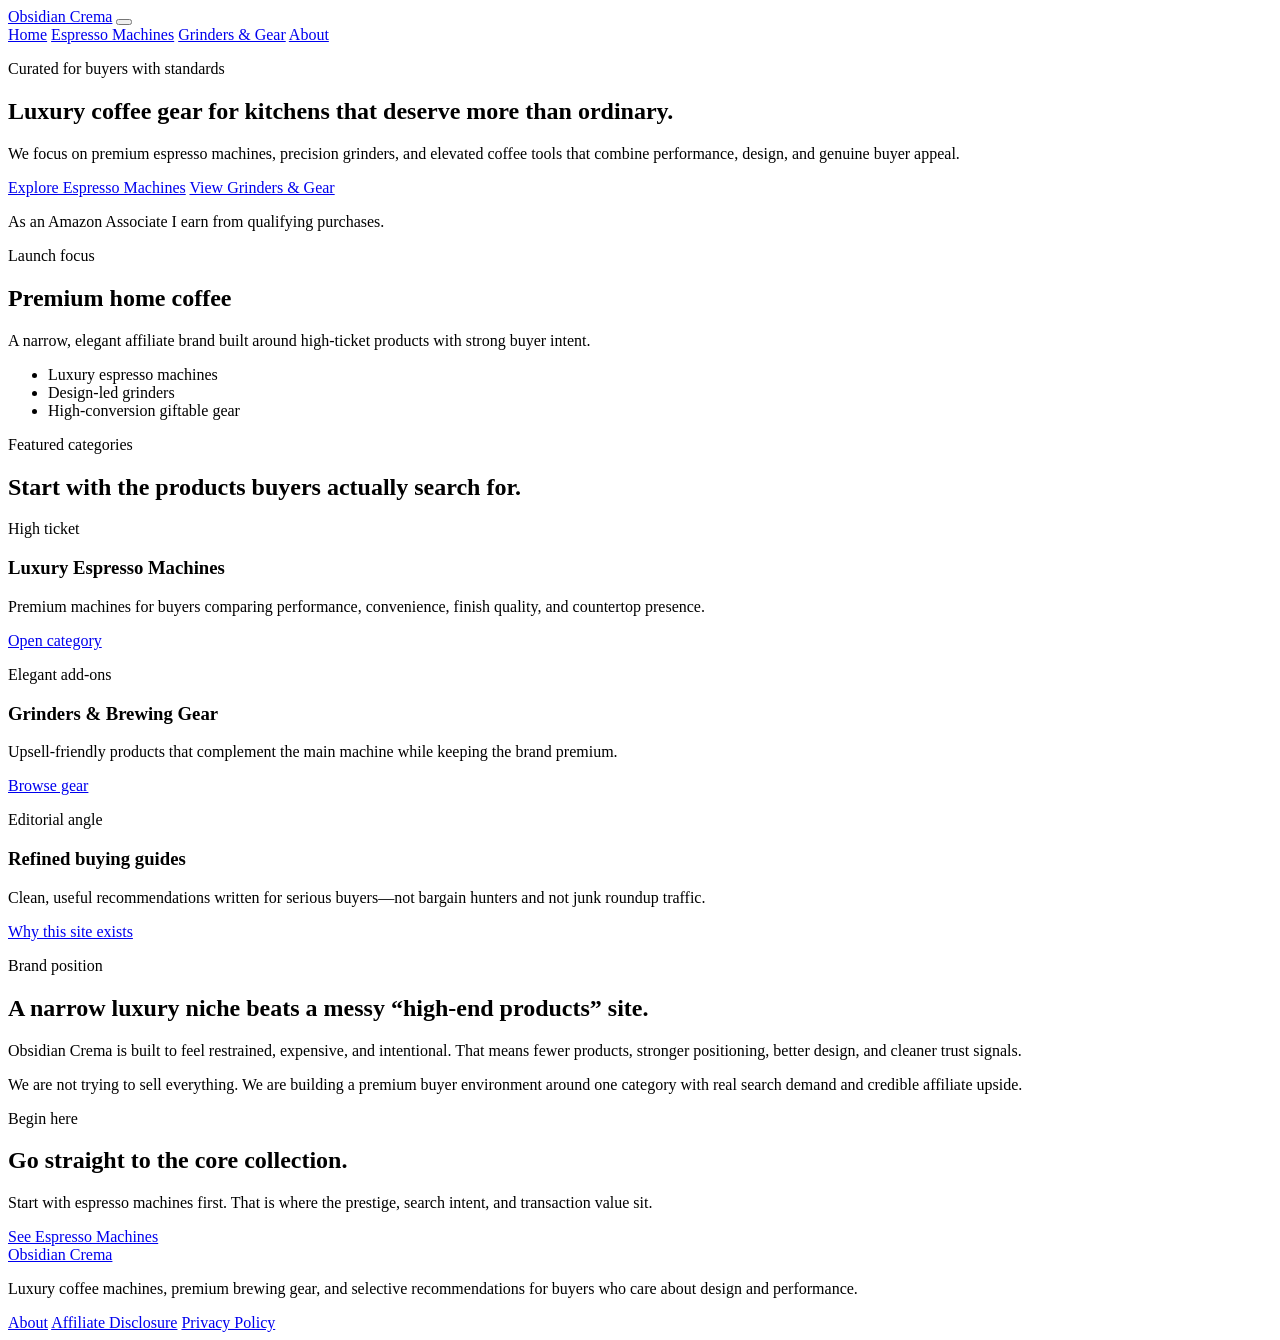
==== index.html @ c4e8d294 "Create index.html" ====
<!DOCTYPE html>
<html lang="en">
<head>
  <meta charset="UTF-8" />
  <meta name="viewport" content="width=device-width, initial-scale=1.0" />
  <title>Obsidian Crema | Luxury Coffee Machines & Premium Brewing Guides</title>
  <meta
    name="description"
    content="Obsidian Crema curates luxury espresso machines, premium coffee grinders, and elevated brewing gear for buyers who want exceptional performance and refined design."
  />
  <meta name="theme-color" content="#0b0b0b" />

  <meta property="og:title" content="Obsidian Crema" />
  <meta
    property="og:description"
    content="Luxury coffee machines, premium grinders, and refined brewing recommendations."
  />
  <meta property="og:type" content="website" />
  <meta property="og:url" content="https://YOURDOMAIN.com/" />

  <link rel="canonical" href="https://YOURDOMAIN.com/" />
  <link rel="stylesheet" href="styles.css" />
</head>
<body>
  <div class="site-shell">
    <header class="site-header">
      <div class="container">
        <a href="index.html" class="brand-mark">Obsidian Crema</a>

        <button class="nav-toggle" id="navToggle" aria-label="Open menu" aria-expanded="false">
          <span></span>
          <span></span>
          <span></span>
        </button>

        <nav class="site-nav" id="siteNav">
          <a href="index.html">Home</a>
          <a href="espresso-machines.html">Espresso Machines</a>
          <a href="grinders-and-gear.html">Grinders & Gear</a>
          <a href="about.html">About</a>
        </nav>
      </div>
    </header>

    <main>
      <section class="hero">
        <div class="container hero-grid">
          <div class="hero-copy">
            <p class="eyebrow">Curated for buyers with standards</p>
            <h1>Luxury coffee gear for kitchens that deserve more than ordinary.</h1>
            <p class="hero-text">
              We focus on premium espresso machines, precision grinders, and elevated coffee tools
              that combine performance, design, and genuine buyer appeal.
            </p>

            <div class="hero-actions">
              <a href="espresso-machines.html" class="btn btn-gold">Explore Espresso Machines</a>
              <a href="grinders-and-gear.html" class="btn btn-dark">View Grinders & Gear</a>
            </div>

            <p class="mini-disclosure">
              As an Amazon Associate I earn from qualifying purchases.
            </p>
          </div>

          <div class="hero-panel">
            <div class="panel-card">
              <p class="panel-label">Launch focus</p>
              <h2>Premium home coffee</h2>
              <p>
                A narrow, elegant affiliate brand built around high-ticket products with strong
                buyer intent.
              </p>
              <ul class="panel-points">
                <li>Luxury espresso machines</li>
                <li>Design-led grinders</li>
                <li>High-conversion giftable gear</li>
              </ul>
            </div>
          </div>
        </div>
      </section>

      <section class="featured-section">
        <div class="container">
          <div class="section-heading">
            <p class="eyebrow">Featured categories</p>
            <h2>Start with the products buyers actually search for.</h2>
          </div>

          <div class="card-grid">
            <article class="feature-card">
              <p class="card-kicker">High ticket</p>
              <h3>Luxury Espresso Machines</h3>
              <p>
                Premium machines for buyers comparing performance, convenience, finish quality,
                and countertop presence.
              </p>
              <a href="espresso-machines.html" class="text-link">Open category</a>
            </article>

            <article class="feature-card">
              <p class="card-kicker">Elegant add-ons</p>
              <h3>Grinders & Brewing Gear</h3>
              <p>
                Upsell-friendly products that complement the main machine while keeping the brand
                premium.
              </p>
              <a href="grinders-and-gear.html" class="text-link">Browse gear</a>
            </article>

            <article class="feature-card">
              <p class="card-kicker">Editorial angle</p>
              <h3>Refined buying guides</h3>
              <p>
                Clean, useful recommendations written for serious buyers—not bargain hunters and
                not junk roundup traffic.
              </p>
              <a href="about.html" class="text-link">Why this site exists</a>
            </article>
          </div>
        </div>
      </section>

      <section class="editorial-section">
        <div class="container editorial-grid">
          <div>
            <p class="eyebrow">Brand position</p>
            <h2>A narrow luxury niche beats a messy “high-end products” site.</h2>
          </div>
          <div>
            <p>
              Obsidian Crema is built to feel restrained, expensive, and intentional. That means
              fewer products, stronger positioning, better design, and cleaner trust signals.
            </p>
            <p>
              We are not trying to sell everything. We are building a premium buyer environment
              around one category with real search demand and credible affiliate upside.
            </p>
          </div>
        </div>
      </section>

      <section class="cta-section">
        <div class="container cta-box">
          <p class="eyebrow">Begin here</p>
          <h2>Go straight to the core collection.</h2>
          <p>
            Start with espresso machines first. That is where the prestige, search intent, and
            transaction value sit.
          </p>
          <a href="espresso-machines.html" class="btn btn-gold">See Espresso Machines</a>
        </div>
      </section>
    </main>

    <footer class="site-footer">
      <div class="container footer-grid">
        <div>
          <a href="index.html" class="brand-mark footer-brand">Obsidian Crema</a>
          <p class="footer-copy">
            Luxury coffee machines, premium brewing gear, and selective recommendations for buyers
            who care about design and performance.
          </p>
        </div>

        <div class="footer-links">
          <a href="about.html">About</a>
          <a href="affiliate-disclosure.html">Affiliate Disclosure</a>
          <a href="privacy.html">Privacy Policy</a>
        </div>
      </div>
    </footer>
  </div>

  <script src="script.js"></script>
</body>
</html>
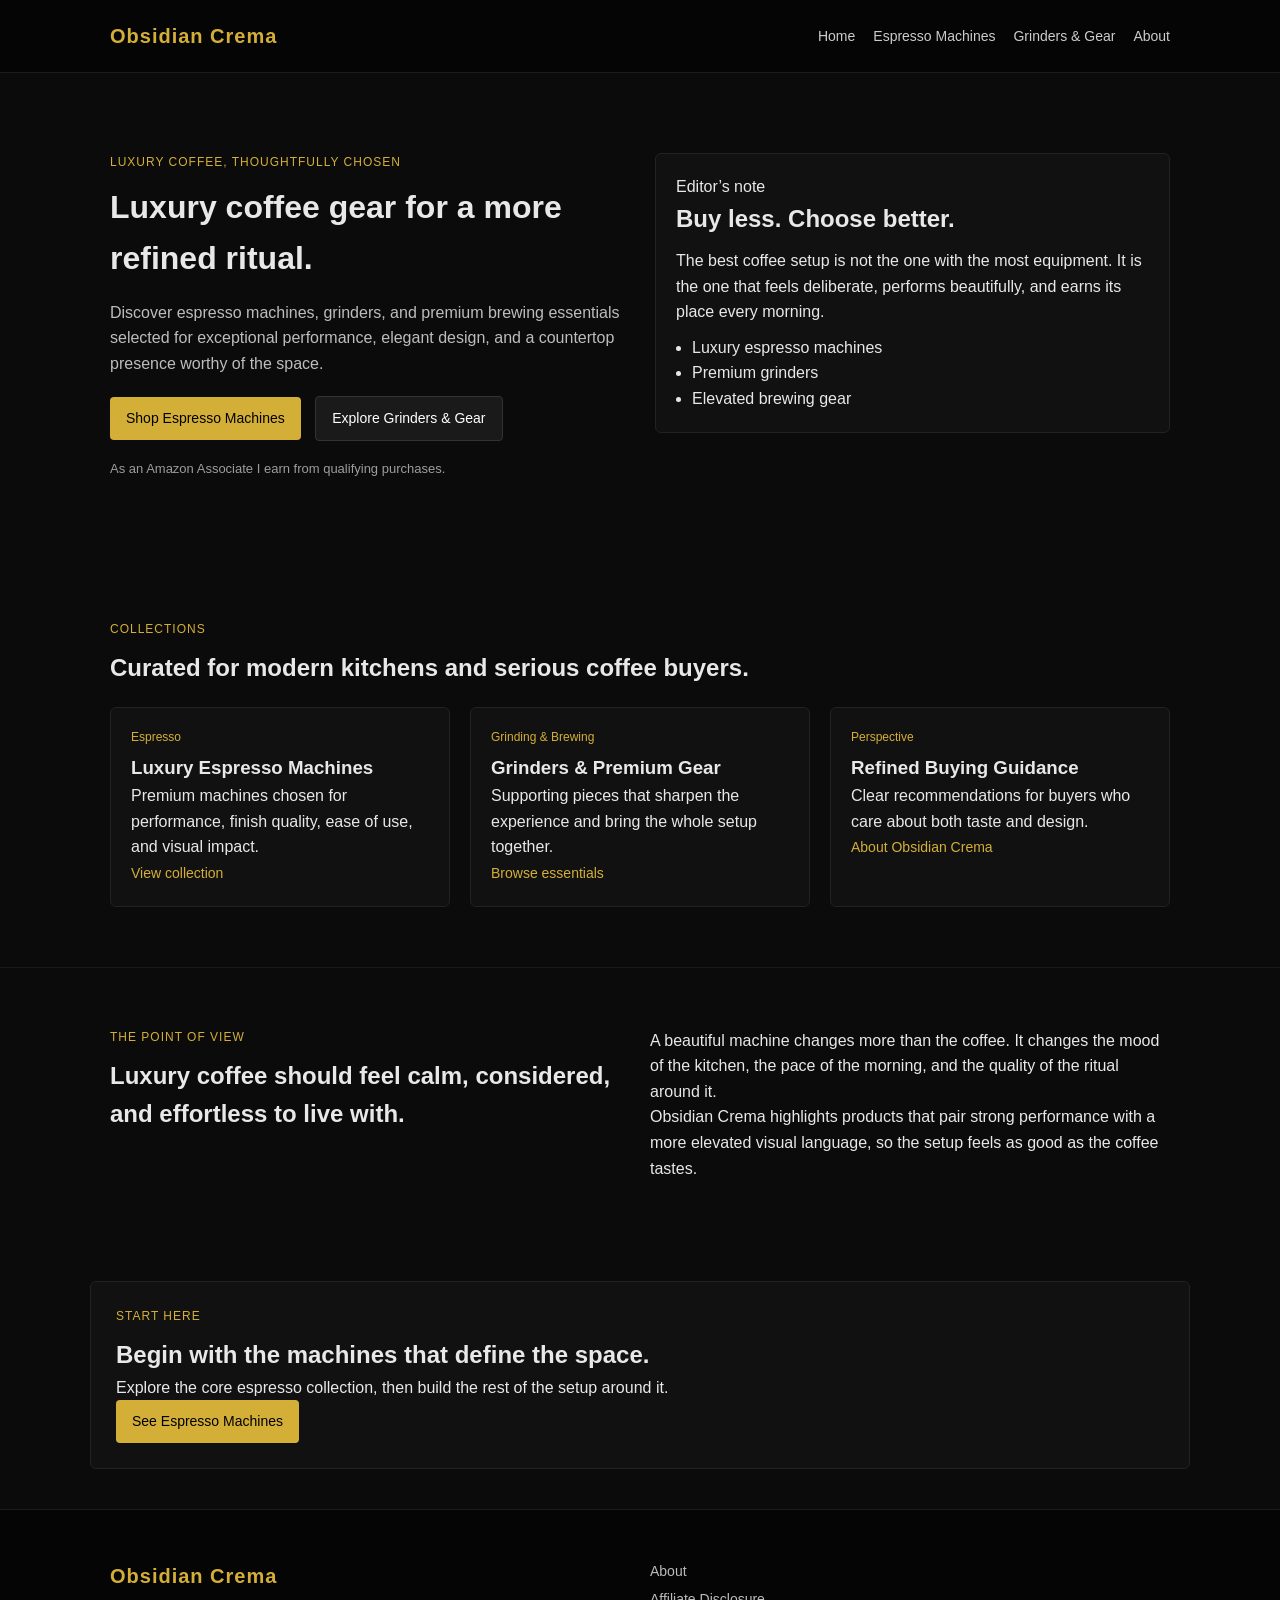
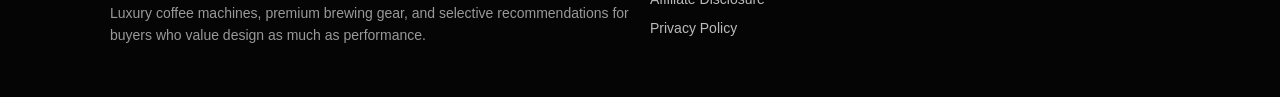
==== commit 138d107e: "Update index.html" ====
--- a/index.html
+++ b/index.html
@@ -3,22 +3,22 @@
 <head>
   <meta charset="UTF-8" />
   <meta name="viewport" content="width=device-width, initial-scale=1.0" />
-  <title>Obsidian Crema | Luxury Coffee Machines & Premium Brewing Guides</title>
+  <title>Obsidian Crema | Luxury Espresso Machines & Premium Coffee Gear</title>
   <meta
     name="description"
-    content="Obsidian Crema curates luxury espresso machines, premium coffee grinders, and elevated brewing gear for buyers who want exceptional performance and refined design."
+    content="Obsidian Crema curates luxury espresso machines, premium grinders, and elevated coffee gear for design-conscious buyers."
   />
   <meta name="theme-color" content="#0b0b0b" />
 
-  <meta property="og:title" content="Obsidian Crema" />
+  <meta property="og:title" content="Obsidian Crema | Luxury Espresso Machines & Premium Coffee Gear" />
   <meta
     property="og:description"
-    content="Luxury coffee machines, premium grinders, and refined brewing recommendations."
+    content="Luxury espresso machines, premium grinders, and refined coffee gear for an elevated home setup."
   />
   <meta property="og:type" content="website" />
-  <meta property="og:url" content="https://YOURDOMAIN.com/" />
+  <meta property="og:url" content="https://obsidian-crema.pages.dev/" />
 
-  <link rel="canonical" href="https://YOURDOMAIN.com/" />
+  <link rel="canonical" href="https://obsidian-crema.pages.dev/" />
   <link rel="stylesheet" href="styles.css" />
 </head>
 <body>
@@ -46,16 +46,16 @@
       <section class="hero">
         <div class="container hero-grid">
           <div class="hero-copy">
-            <p class="eyebrow">Curated for buyers with standards</p>
-            <h1>Luxury coffee gear for kitchens that deserve more than ordinary.</h1>
+            <p class="eyebrow">Luxury coffee, thoughtfully chosen</p>
+            <h1>Luxury coffee gear for a more refined ritual.</h1>
             <p class="hero-text">
-              We focus on premium espresso machines, precision grinders, and elevated coffee tools
-              that combine performance, design, and genuine buyer appeal.
+              Discover espresso machines, grinders, and premium brewing essentials selected for
+              exceptional performance, elegant design, and a countertop presence worthy of the space.
             </p>
 
             <div class="hero-actions">
-              <a href="espresso-machines.html" class="btn btn-gold">Explore Espresso Machines</a>
-              <a href="grinders-and-gear.html" class="btn btn-dark">View Grinders & Gear</a>
+              <a href="espresso-machines.html" class="btn btn-gold">Shop Espresso Machines</a>
+              <a href="grinders-and-gear.html" class="btn btn-dark">Explore Grinders & Gear</a>
             </div>
 
             <p class="mini-disclosure">
@@ -64,17 +64,17 @@
           </div>
 
           <div class="hero-panel">
-            <div class="panel-card">
-              <p class="panel-label">Launch focus</p>
-              <h2>Premium home coffee</h2>
+            <div class="panel-card panel-card-large">
+              <p class="panel-label">Editor’s note</p>
+              <h2>Buy less. Choose better.</h2>
               <p>
-                A narrow, elegant affiliate brand built around high-ticket products with strong
-                buyer intent.
+                The best coffee setup is not the one with the most equipment. It is the one that
+                feels deliberate, performs beautifully, and earns its place every morning.
               </p>
               <ul class="panel-points">
                 <li>Luxury espresso machines</li>
-                <li>Design-led grinders</li>
-                <li>High-conversion giftable gear</li>
+                <li>Premium grinders</li>
+                <li>Elevated brewing gear</li>
               </ul>
             </div>
           </div>
@@ -84,39 +84,36 @@
       <section class="featured-section">
         <div class="container">
           <div class="section-heading">
-            <p class="eyebrow">Featured categories</p>
-            <h2>Start with the products buyers actually search for.</h2>
+            <p class="eyebrow">Collections</p>
+            <h2>Curated for modern kitchens and serious coffee buyers.</h2>
           </div>
 
           <div class="card-grid">
             <article class="feature-card">
-              <p class="card-kicker">High ticket</p>
+              <p class="card-kicker">Espresso</p>
               <h3>Luxury Espresso Machines</h3>
               <p>
-                Premium machines for buyers comparing performance, convenience, finish quality,
-                and countertop presence.
+                Premium machines chosen for performance, finish quality, ease of use, and visual impact.
               </p>
-              <a href="espresso-machines.html" class="text-link">Open category</a>
+              <a href="espresso-machines.html" class="text-link">View collection</a>
             </article>
 
             <article class="feature-card">
-              <p class="card-kicker">Elegant add-ons</p>
-              <h3>Grinders & Brewing Gear</h3>
+              <p class="card-kicker">Grinding & Brewing</p>
+              <h3>Grinders & Premium Gear</h3>
               <p>
-                Upsell-friendly products that complement the main machine while keeping the brand
-                premium.
+                Supporting pieces that sharpen the experience and bring the whole setup together.
               </p>
-              <a href="grinders-and-gear.html" class="text-link">Browse gear</a>
+              <a href="grinders-and-gear.html" class="text-link">Browse essentials</a>
             </article>
 
             <article class="feature-card">
-              <p class="card-kicker">Editorial angle</p>
-              <h3>Refined buying guides</h3>
+              <p class="card-kicker">Perspective</p>
+              <h3>Refined Buying Guidance</h3>
               <p>
-                Clean, useful recommendations written for serious buyers—not bargain hunters and
-                not junk roundup traffic.
+                Clear recommendations for buyers who care about both taste and design.
               </p>
-              <a href="about.html" class="text-link">Why this site exists</a>
+              <a href="about.html" class="text-link">About Obsidian Crema</a>
             </article>
           </div>
         </div>
@@ -125,17 +122,17 @@
       <section class="editorial-section">
         <div class="container editorial-grid">
           <div>
-            <p class="eyebrow">Brand position</p>
-            <h2>A narrow luxury niche beats a messy “high-end products” site.</h2>
+            <p class="eyebrow">The point of view</p>
+            <h2>Luxury coffee should feel calm, considered, and effortless to live with.</h2>
           </div>
           <div>
             <p>
-              Obsidian Crema is built to feel restrained, expensive, and intentional. That means
-              fewer products, stronger positioning, better design, and cleaner trust signals.
+              A beautiful machine changes more than the coffee. It changes the mood of the kitchen,
+              the pace of the morning, and the quality of the ritual around it.
             </p>
             <p>
-              We are not trying to sell everything. We are building a premium buyer environment
-              around one category with real search demand and credible affiliate upside.
+              Obsidian Crema highlights products that pair strong performance with a more elevated
+              visual language, so the setup feels as good as the coffee tastes.
             </p>
           </div>
         </div>
@@ -143,11 +140,10 @@
 
       <section class="cta-section">
         <div class="container cta-box">
-          <p class="eyebrow">Begin here</p>
-          <h2>Go straight to the core collection.</h2>
+          <p class="eyebrow">Start here</p>
+          <h2>Begin with the machines that define the space.</h2>
           <p>
-            Start with espresso machines first. That is where the prestige, search intent, and
-            transaction value sit.
+            Explore the core espresso collection, then build the rest of the setup around it.
           </p>
           <a href="espresso-machines.html" class="btn btn-gold">See Espresso Machines</a>
         </div>
@@ -160,7 +156,7 @@
           <a href="index.html" class="brand-mark footer-brand">Obsidian Crema</a>
           <p class="footer-copy">
             Luxury coffee machines, premium brewing gear, and selective recommendations for buyers
-            who care about design and performance.
+            who value design as much as performance.
           </p>
         </div>
 
@@ -175,4 +171,4 @@
 
   <script src="script.js"></script>
 </body>
-</html>
+</html>
--- a/styles.css
+++ b/styles.css
@@ -0,0 +1,404 @@
+/* =========================
+   RESET
+========================= */
+
+* {
+  box-sizing: border-box;
+  margin: 0;
+  padding: 0;
+}
+
+html, body {
+  background: #0b0b0b;
+  color: #e8e8e8;
+  font-family: -apple-system, BlinkMacSystemFont, "Segoe UI", Roboto, Arial, sans-serif;
+  line-height: 1.6;
+}
+
+/* =========================
+   CONTAINER
+========================= */
+
+.container {
+  max-width: 1100px;
+  margin: 0 auto;
+  padding: 20px;
+}
+
+/* =========================
+   HEADER
+========================= */
+
+.site-header {
+  background: #050505;
+  border-bottom: 1px solid #1c1c1c;
+}
+
+.site-header .container {
+  display: flex;
+  align-items: center;
+  justify-content: space-between;
+}
+
+.brand-mark {
+  font-size: 20px;
+  font-weight: 600;
+  letter-spacing: 1px;
+  color: #d4af37;
+  text-decoration: none;
+}
+
+.site-nav a {
+  color: #ccc;
+  text-decoration: none;
+  margin-left: 18px;
+  font-size: 14px;
+}
+
+.site-nav a:hover {
+  color: #d4af37;
+}
+
+/* =========================
+   HERO
+========================= */
+
+.hero {
+  padding: 60px 0;
+}
+
+.hero-grid {
+  display: grid;
+  gap: 30px;
+}
+
+.hero h1 {
+  font-size: 32px;
+  margin-bottom: 15px;
+}
+
+.hero-text {
+  color: #bdbdbd;
+  margin-bottom: 20px;
+}
+
+.eyebrow {
+  color: #d4af37;
+  font-size: 12px;
+  letter-spacing: 1px;
+  text-transform: uppercase;
+  margin-bottom: 10px;
+}
+
+/* =========================
+   BUTTONS
+========================= */
+
+.btn {
+  display: inline-block;
+  padding: 10px 16px;
+  text-decoration: none;
+  font-size: 14px;
+  border-radius: 4px;
+  margin-right: 10px;
+}
+
+.btn-gold {
+  background: #d4af37;
+  color: #000;
+}
+
+.btn-dark {
+  background: #1a1a1a;
+  color: #fff;
+  border: 1px solid #333;
+}
+
+.btn:hover {
+  opacity: 0.85;
+}
+
+/* =========================
+   PANEL
+========================= */
+
+.panel-card {
+  background: #111;
+  border: 1px solid #222;
+  padding: 20px;
+  border-radius: 6px;
+}
+
+.panel-card h2 {
+  margin-bottom: 10px;
+}
+
+.panel-points {
+  margin-top: 10px;
+  padding-left: 16px;
+}
+
+/* =========================
+   SECTION
+========================= */
+
+.featured-section {
+  padding: 40px 0;
+}
+
+.section-heading h2 {
+  margin-top: 5px;
+}
+
+.card-grid {
+  display: grid;
+  gap: 20px;
+  margin-top: 20px;
+}
+
+.feature-card {
+  background: #111;
+  border: 1px solid #222;
+  padding: 20px;
+  border-radius: 6px;
+}
+
+.card-kicker {
+  color: #d4af37;
+  font-size: 12px;
+  margin-bottom: 6px;
+}
+
+.text-link {
+  color: #d4af37;
+  text-decoration: none;
+  font-size: 14px;
+}
+
+/* =========================
+   EDITORIAL
+========================= */
+
+.editorial-section {
+  padding: 40px 0;
+  border-top: 1px solid #1a1a1a;
+}
+
+.editorial-grid {
+  display: grid;
+  gap: 20px;
+}
+
+/* =========================
+   CTA
+========================= */
+
+.cta-section {
+  padding: 40px 0;
+}
+
+.cta-box {
+  background: #111;
+  border: 1px solid #222;
+  padding: 25px;
+  border-radius: 6px;
+}
+
+/* =========================
+   FOOTER
+========================= */
+
+.site-footer {
+  border-top: 1px solid #1c1c1c;
+  background: #050505;
+  padding: 30px 0;
+}
+
+.footer-grid {
+  display: grid;
+  gap: 20px;
+}
+
+.footer-links a {
+  display: block;
+  color: #bbb;
+  text-decoration: none;
+  font-size: 14px;
+  margin-bottom: 6px;
+}
+
+.footer-links a:hover {
+  color: #d4af37;
+}
+
+.footer-copy {
+  color: #999;
+  font-size: 14px;
+  margin-top: 10px;
+}
+
+/* =========================
+   MOBILE
+========================= */
+
+@media (min-width: 700px) {
+
+  .hero-grid {
+    grid-template-columns: 1fr 1fr;
+  }
+
+  .card-grid {
+    grid-template-columns: 1fr 1fr 1fr;
+  }
+
+  .editorial-grid {
+    grid-template-columns: 1fr 1fr;
+  }
+
+  .footer-grid {
+    grid-template-columns: 1fr 1fr;
+  }
+
+}
+
+/* =========================
+   NAV TOGGLE
+========================= */
+
+.nav-toggle {
+  display: inline-flex;
+  flex-direction: column;
+  justify-content: center;
+  gap: 4px;
+  background: transparent;
+  border: 1px solid #2a2a2a;
+  padding: 10px;
+  border-radius: 6px;
+  cursor: pointer;
+}
+
+.nav-toggle span {
+  display: block;
+  width: 18px;
+  height: 2px;
+  background: #d4af37;
+}
+
+.site-nav {
+  display: none;
+}
+
+.site-nav.nav-open {
+  display: flex;
+  flex-direction: column;
+  gap: 12px;
+  position: absolute;
+  top: 72px;
+  right: 20px;
+  background: #111;
+  border: 1px solid #222;
+  padding: 16px;
+  border-radius: 8px;
+  min-width: 220px;
+  z-index: 20;
+}
+
+.site-header {
+  position: sticky;
+  top: 0;
+  z-index: 30;
+}
+
+.site-header .container {
+  position: relative;
+  min-height: 72px;
+}
+
+/* =========================
+   PAGE HELPERS
+========================= */
+
+.hero-compact {
+  padding: 48px 0 28px;
+}
+
+.max-copy {
+  max-width: 760px;
+}
+
+.mini-disclosure {
+  margin-top: 18px;
+  font-size: 13px;
+  color: #9d9d9d;
+}
+
+/* =========================
+   PRODUCT STACK
+========================= */
+
+.product-stack {
+  display: grid;
+  gap: 20px;
+  margin-top: 24px;
+}
+
+.product-card {
+  background: #111;
+  border: 1px solid #222;
+  border-radius: 8px;
+  padding: 24px;
+}
+
+.product-card h3 {
+  font-size: 26px;
+  margin-bottom: 12px;
+}
+
+.product-card p {
+  color: #c7c7c7;
+}
+
+.product-content {
+  display: grid;
+  gap: 14px;
+}
+
+.product-points {
+  padding-left: 18px;
+  color: #d7d7d7;
+}
+
+.product-points li {
+  margin-bottom: 8px;
+}
+
+/* =========================
+   DESKTOP NAV
+========================= */
+
+@media (min-width: 700px) {
+  .nav-toggle {
+    display: none;
+  }
+
+  .site-nav {
+    display: flex;
+    align-items: center;
+    position: static;
+    background: transparent;
+    border: 0;
+    padding: 0;
+    min-width: auto;
+  }
+
+  .site-nav.nav-open {
+    display: flex;
+    flex-direction: row;
+    gap: 0;
+    position: static;
+    background: transparent;
+    border: 0;
+    padding: 0;
+    min-width: auto;
+  }
+}
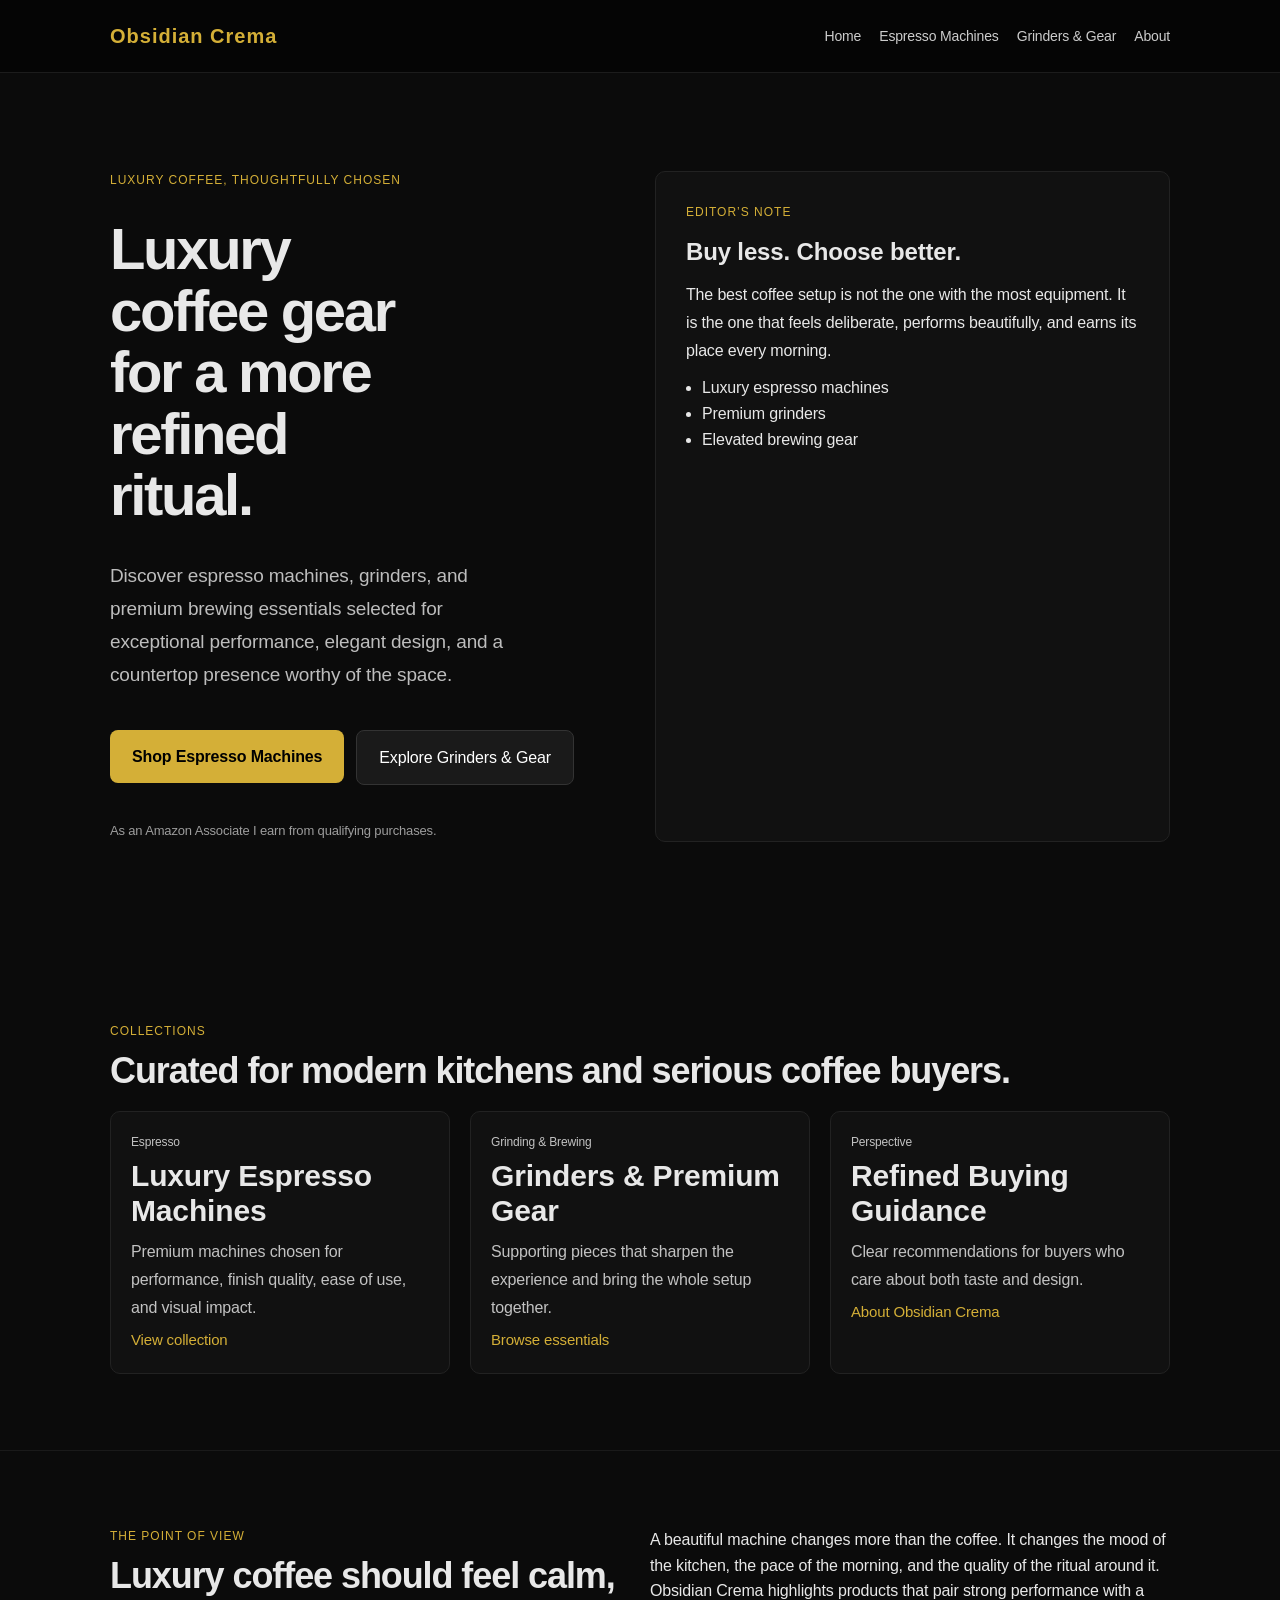
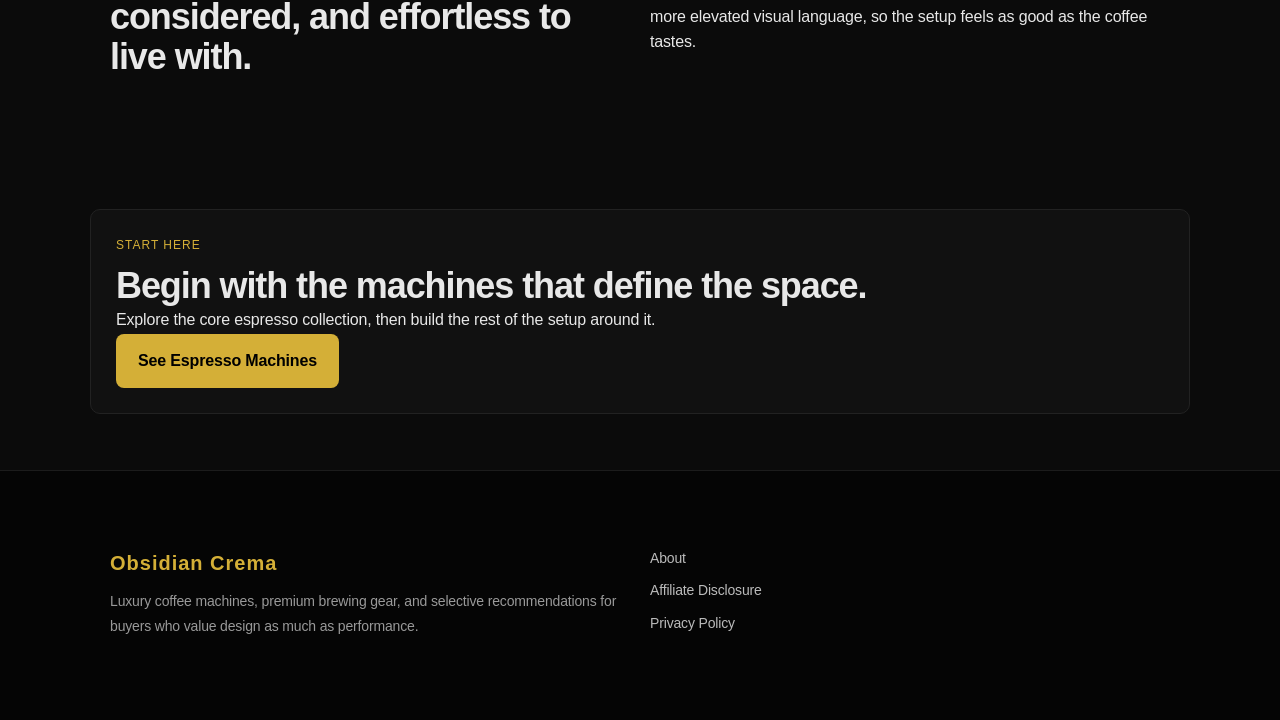
==== commit 6e0459a3: "Update index.html" ====
--- a/index.html
+++ b/index.html
@@ -2,6 +2,7 @@
 <html lang="en">
 <head>
   <meta charset="UTF-8" />
+  <meta name="google-site-verification" content="xgActwDhWXM6SYJuFjLmfHj7Ut8ePWrqAtU_Nj3h2hw" />
   <meta name="viewport" content="width=device-width, initial-scale=1.0" />
   <title>Obsidian Crema | Luxury Espresso Machines & Premium Coffee Gear</title>
   <meta
--- a/styles.css
+++ b/styles.css
@@ -401,4 +401,207 @@
     padding: 0;
     min-width: auto;
   }
+}
+
+/* =========================
+   HOMEPAGE POLISH
+========================= */
+
+body {
+  letter-spacing: -0.01em;
+}
+
+.hero {
+  padding: 44px 0 56px;
+}
+
+.hero-copy {
+  display: grid;
+  gap: 18px;
+}
+
+.hero h1 {
+  font-size: 58px;
+  line-height: 1.06;
+  letter-spacing: -0.04em;
+  max-width: 10ch;
+}
+
+.hero-text {
+  max-width: 22em;
+  font-size: 19px;
+  line-height: 1.75;
+  color: #bdbdbd;
+}
+
+.hero-actions {
+  display: flex;
+  flex-direction: column;
+  gap: 12px;
+  align-items: flex-start;
+}
+
+.btn {
+  border-radius: 8px;
+  padding: 14px 22px;
+  font-size: 16px;
+  margin-right: 0;
+}
+
+.btn-gold {
+  font-weight: 600;
+}
+
+.panel-card-large {
+  padding: 30px;
+  border-radius: 10px;
+}
+
+.panel-label {
+  color: #d4af37;
+  font-size: 12px;
+  letter-spacing: 1px;
+  text-transform: uppercase;
+  margin-bottom: 10px;
+}
+
+.panel-card p,
+.feature-card p,
+.cta-box p,
+.footer-copy {
+  line-height: 1.75;
+}
+
+.section-heading h2,
+.editorial-section h2,
+.cta-box h2 {
+  font-size: 36px;
+  line-height: 1.12;
+  letter-spacing: -0.03em;
+}
+
+.featured-section,
+.editorial-section,
+.cta-section {
+  padding: 56px 0;
+}
+
+.feature-card,
+.product-card,
+.cta-box {
+  border-radius: 10px;
+}
+
+.feature-card h3 {
+  font-size: 30px;
+  line-height: 1.15;
+  margin-bottom: 10px;
+}
+
+.feature-card p {
+  color: #c2c2c2;
+}
+
+.text-link {
+  display: inline-block;
+  margin-top: 6px;
+  font-size: 15px;
+}
+
+.site-footer {
+  padding: 56px 0;
+}
+
+.footer-links a {
+  margin-bottom: 10px;
+}
+
+/* =========================
+   RESPONSIVE REFINEMENTS
+========================= */
+
+@media (max-width: 699px) {
+  .hero h1 {
+    font-size: 34px;
+    max-width: none;
+  }
+
+  .hero-text {
+    font-size: 17px;
+    max-width: none;
+  }
+
+  .section-heading h2,
+  .editorial-section h2,
+  .cta-box h2 {
+    font-size: 32px;
+  }
+
+  .feature-card h3,
+  .product-card h3 {
+    font-size: 24px;
+  }
+
+  .btn {
+    width: 100%;
+    text-align: center;
+  }
+}
+
+@media (min-width: 700px) {
+  .hero {
+    padding: 78px 0 84px;
+  }
+
+  .hero-actions {
+    flex-direction: row;
+    flex-wrap: wrap;
+  }
+
+  .panel-card-large {
+    min-height: 100%;
+  }
+}
+
+/* =========================
+   PRODUCT PAGE POLISH
+========================= */
+
+.product-card {
+  padding: 28px;
+}
+
+.product-card h3 {
+  font-size: 34px;
+  line-height: 1.08;
+  letter-spacing: -0.03em;
+  margin-bottom: 4px;
+}
+
+.product-card p {
+  font-size: 18px;
+  line-height: 1.75;
+  color: #c5c5c5;
+}
+
+.product-points {
+  margin-top: 2px;
+}
+
+.product-points li {
+  line-height: 1.7;
+}
+
+@media (max-width: 699px) {
+  .product-card {
+    padding: 24px;
+  }
+
+  .product-card h3 {
+    font-size: 28px;
+  }
+
+  .product-card p {
+    font-size: 17px;
+  }
 }
